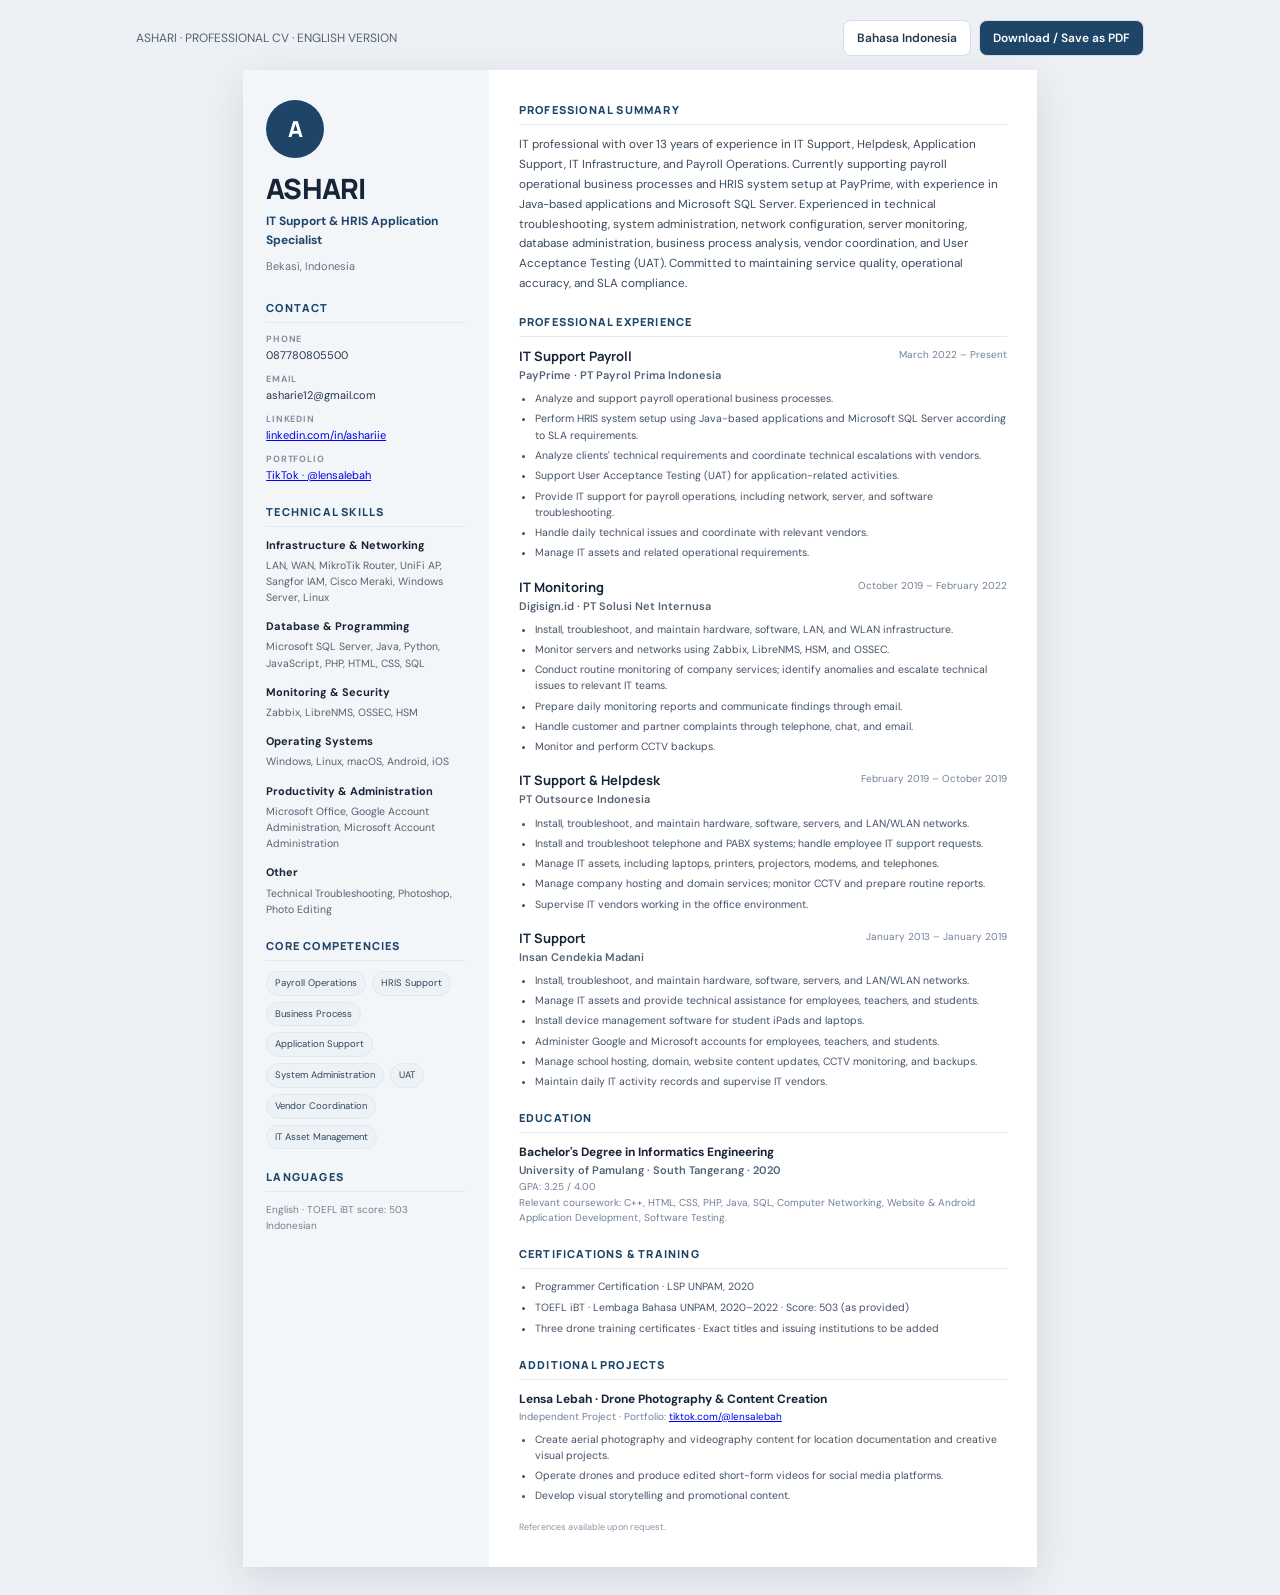
==== index-en.html @ 55a70923 "Add files via upload" ====
<!doctype html><html lang="en"><head><meta charset="utf-8"><meta name="viewport" content="width=device-width,initial-scale=1"><title>Ashari | IT Support &amp; HRIS Application Specialist</title><link rel="stylesheet" href="style.css"></head><body>
<div class="toolbar"><div class="hint">ASHARI · PROFESSIONAL CV · ENGLISH VERSION</div><div class="actions"><a href="index-id.html">Bahasa Indonesia</a><button class="primary" onclick="window.print()">Download / Save as PDF</button></div></div>
<article class="resume"><aside class="sidebar"><div class="identity"><div class="avatar">A</div><h1 class="name">ASHARI</h1><div class="role">IT Support &amp; HRIS Application Specialist</div><div class="location">Bekasi, Indonesia</div></div>
<section class="section"><h2>Contact</h2><div class="contact-item"><span class="contact-label">Phone</span><div class="contact-value">087780805500</div></div><div class="contact-item"><span class="contact-label">Email</span><div class="contact-value">asharie12@gmail.com</div></div><div class="contact-item"><span class="contact-label">LinkedIn</span><div class="contact-value"><a href="https://linkedin.com/in/ashariie">linkedin.com/in/ashariie</a></div></div><div class="contact-item"><span class="contact-label">Portfolio</span><div class="contact-value"><a href="https://www.tiktok.com/@lensalebah">TikTok · @lensalebah</a></div></div></section>
<section class="section"><h2>Technical Skills</h2><div class='skill-group'><strong>Infrastructure &amp; Networking</strong><p>LAN, WAN, MikroTik Router, UniFi AP, Sangfor IAM, Cisco Meraki, Windows Server, Linux</p></div><div class='skill-group'><strong>Database &amp; Programming</strong><p>Microsoft SQL Server, Java, Python, JavaScript, PHP, HTML, CSS, SQL</p></div><div class='skill-group'><strong>Monitoring &amp; Security</strong><p>Zabbix, LibreNMS, OSSEC, HSM</p></div><div class='skill-group'><strong>Operating Systems</strong><p>Windows, Linux, macOS, Android, iOS</p></div><div class='skill-group'><strong>Productivity &amp; Administration</strong><p>Microsoft Office, Google Account Administration, Microsoft Account Administration</p></div><div class='skill-group'><strong>Other</strong><p>Technical Troubleshooting, Photoshop, Photo Editing</p></div></section><section class="section"><h2>Core Competencies</h2><div class="competencies"><span class='chip'>Payroll Operations</span><span class='chip'>HRIS Support</span><span class='chip'>Business Process</span><span class='chip'>Application Support</span><span class='chip'>System Administration</span><span class='chip'>UAT</span><span class='chip'>Vendor Coordination</span><span class='chip'>IT Asset Management</span></div></section><section class="section"><h2>Languages</h2><div class="small">English · TOEFL iBT score: 503<br>Indonesian</div></section></aside>
<main class="main"><section class="section"><h2>Professional Summary</h2><p class="summary">IT professional with over 13 years of experience in IT Support, Helpdesk, Application Support, IT Infrastructure, and Payroll Operations. Currently supporting payroll operational business processes and HRIS system setup at PayPrime, with experience in Java-based applications and Microsoft SQL Server. Experienced in technical troubleshooting, system administration, network configuration, server monitoring, database administration, business process analysis, vendor coordination, and User Acceptance Testing (UAT). Committed to maintaining service quality, operational accuracy, and SLA compliance.</p></section><section class="section"><h2>Professional Experience</h2><div class="job"><div class="job-head"><div><h3>IT Support Payroll</h3><div class="company">PayPrime · PT Payrol Prima Indonesia</div></div><div class="date">March 2022 – Present</div></div><ul><li>Analyze and support payroll operational business processes.</li><li>Perform HRIS system setup using Java-based applications and Microsoft SQL Server according to SLA requirements.</li><li>Analyze clients' technical requirements and coordinate technical escalations with vendors.</li><li>Support User Acceptance Testing (UAT) for application-related activities.</li><li>Provide IT support for payroll operations, including network, server, and software troubleshooting.</li><li>Handle daily technical issues and coordinate with relevant vendors.</li><li>Manage IT assets and related operational requirements.</li></ul></div><div class="job"><div class="job-head"><div><h3>IT Monitoring</h3><div class="company">Digisign.id · PT Solusi Net Internusa</div></div><div class="date">October 2019 – February 2022</div></div><ul><li>Install, troubleshoot, and maintain hardware, software, LAN, and WLAN infrastructure.</li><li>Monitor servers and networks using Zabbix, LibreNMS, HSM, and OSSEC.</li><li>Conduct routine monitoring of company services; identify anomalies and escalate technical issues to relevant IT teams.</li><li>Prepare daily monitoring reports and communicate findings through email.</li><li>Handle customer and partner complaints through telephone, chat, and email.</li><li>Monitor and perform CCTV backups.</li></ul></div><div class="job"><div class="job-head"><div><h3>IT Support &amp; Helpdesk</h3><div class="company">PT Outsource Indonesia</div></div><div class="date">February 2019 – October 2019</div></div><ul><li>Install, troubleshoot, and maintain hardware, software, servers, and LAN/WLAN networks.</li><li>Install and troubleshoot telephone and PABX systems; handle employee IT support requests.</li><li>Manage IT assets, including laptops, printers, projectors, modems, and telephones.</li><li>Manage company hosting and domain services; monitor CCTV and prepare routine reports.</li><li>Supervise IT vendors working in the office environment.</li></ul></div><div class="job"><div class="job-head"><div><h3>IT Support</h3><div class="company">Insan Cendekia Madani</div></div><div class="date">January 2013 – January 2019</div></div><ul><li>Install, troubleshoot, and maintain hardware, software, servers, and LAN/WLAN networks.</li><li>Manage IT assets and provide technical assistance for employees, teachers, and students.</li><li>Install device management software for student iPads and laptops.</li><li>Administer Google and Microsoft accounts for employees, teachers, and students.</li><li>Manage school hosting, domain, website content updates, CCTV monitoring, and backups.</li><li>Maintain daily IT activity records and supervise IT vendors.</li></ul></div></section>
<section class="section"><h2>Education</h2><div class="education-title">Bachelor's Degree in Informatics Engineering</div><div class="company">University of Pamulang · South Tangerang · 2020</div><div class="small">GPA: 3.25 / 4.00</div><div class="small">Relevant coursework: C++, HTML, CSS, PHP, Java, SQL, Computer Networking, Website &amp; Android Application Development, Software Testing.</div></section>
<section class="section"><h2>Certifications &amp; Training</h2><ul class="cert-list"><li>Programmer Certification · LSP UNPAM, 2020</li><li>TOEFL iBT · Lembaga Bahasa UNPAM, 2020–2022 · Score: 503 (as provided)</li><li>Three drone training certificates · Exact titles and issuing institutions to be added</li></ul></section>
<section class="section project"><h2>Additional Projects</h2><div class="project-title">Lensa Lebah · Drone Photography &amp; Content Creation</div><div class="project-meta">Independent Project · Portfolio: <a href='https://www.tiktok.com/@lensalebah'>tiktok.com/@lensalebah</a></div><ul><li>Create aerial photography and videography content for location documentation and creative visual projects.</li><li>Operate drones and produce edited short-form videos for social media platforms.</li><li>Develop visual storytelling and promotional content.</li></ul></section><div class="footer-note">References available upon request.</div></main></article></body></html>
---- style.css ----
@import url('https://fonts.googleapis.com/css2?family=DM+Sans:wght@400;500;600;700&family=Manrope:wght@600;700;800&display=swap');
:root{--ink:#182536;--muted:#637184;--line:#e4e9ef;--accent:#1e4568;--pale:#f3f6f9}
*{box-sizing:border-box}body{margin:0;background:#edf1f5;color:var(--ink);font:13px/1.55 'DM Sans',Arial,sans-serif}
.toolbar{max-width:1040px;margin:20px auto 14px;padding:0 16px;display:flex;justify-content:space-between;gap:12px;align-items:center}.hint{font-size:12px;color:#536273}
.actions{display:flex;gap:8px;flex-wrap:wrap}.actions a,.actions button{padding:9px 13px;border:1px solid #d5dde6;border-radius:8px;background:#fff;color:#23364a;text-decoration:none;font:600 12px 'DM Sans';cursor:pointer}.actions .primary{background:var(--accent);color:#fff}
.resume{width:210mm;min-height:297mm;margin:0 auto 28px;background:#fff;display:grid;grid-template-columns:65mm 1fr;box-shadow:0 12px 38px #1825361f}
.sidebar{background:var(--pale);padding:30px 23px}.main{padding:32px 30px}.identity{margin-bottom:25px}.avatar{width:58px;height:58px;border-radius:50%;background:var(--accent);color:white;display:grid;place-items:center;font:800 22px Manrope;margin-bottom:16px}
.name{font:800 28px/1.05 Manrope;margin:0 0 9px;letter-spacing:-.8px}.role{font-size:12px;font-weight:700;color:var(--accent)}.location{font-size:11px;color:var(--muted);margin-top:8px}
.section{margin-top:20px;break-inside:avoid}.main .section:first-child{margin-top:0}.section h2{font:800 11px Manrope;text-transform:uppercase;letter-spacing:1.2px;color:var(--accent);margin:0 0 10px;padding-bottom:7px;border-bottom:1px solid var(--line)}
.contact-item{margin-bottom:9px;overflow-wrap:anywhere}.contact-label{display:block;font-size:9px;text-transform:uppercase;letter-spacing:.8px;color:#8290a0;font-weight:700}.contact-value{font-size:11px;color:#25364a}
.skill-group{margin-bottom:12px}.skill-group strong{display:block;font-size:11px;margin-bottom:4px}.skill-group p{margin:0;color:#536273;font-size:10.5px}
.summary{font-size:11.7px;color:#39495b;line-height:1.7;margin:0}.competencies{display:flex;flex-wrap:wrap;gap:6px}.chip{font-size:9.5px;color:#31465c;background:#edf2f6;border:1px solid #e1e8ef;border-radius:20px;padding:4px 8px}
.job{margin-bottom:16px;break-inside:avoid}.job-head{display:flex;justify-content:space-between;gap:10px;align-items:flex-start}.job h3{font:700 13px Manrope;margin:0 0 2px}.company{font-size:11px;color:#536273;font-weight:600}.date{font-size:10px;color:#718095;white-space:nowrap;text-align:right}
.job ul,.project ul{margin:7px 0 0;padding-left:16px;color:#435265;font-size:10.5px}.job li,.project li{margin-bottom:4px}.education-title,.project-title{font-weight:700;font-size:12px}.small,.project-meta{font-size:10px;color:#718095}.cert-list{margin:0;padding-left:16px;color:#435265;font-size:10.5px}.cert-list li{margin-bottom:5px}.footer-note{font-size:9px;color:#8a96a4;margin-top:16px}
@media(max-width:850px){.toolbar{align-items:flex-start;flex-direction:column}.resume{width:100%;min-height:0;grid-template-columns:1fr;margin-bottom:20px}.sidebar,.main{padding:24px}.job-head{flex-direction:column;gap:2px}.date{text-align:left}}
@page{size:A4;margin:0}@media print{body{background:#fff;-webkit-print-color-adjust:exact;print-color-adjust:exact}.toolbar{display:none}.resume{width:210mm;min-height:297mm;margin:0;box-shadow:none;break-after:page}.resume:last-of-type{break-after:auto}a{text-decoration:none}}
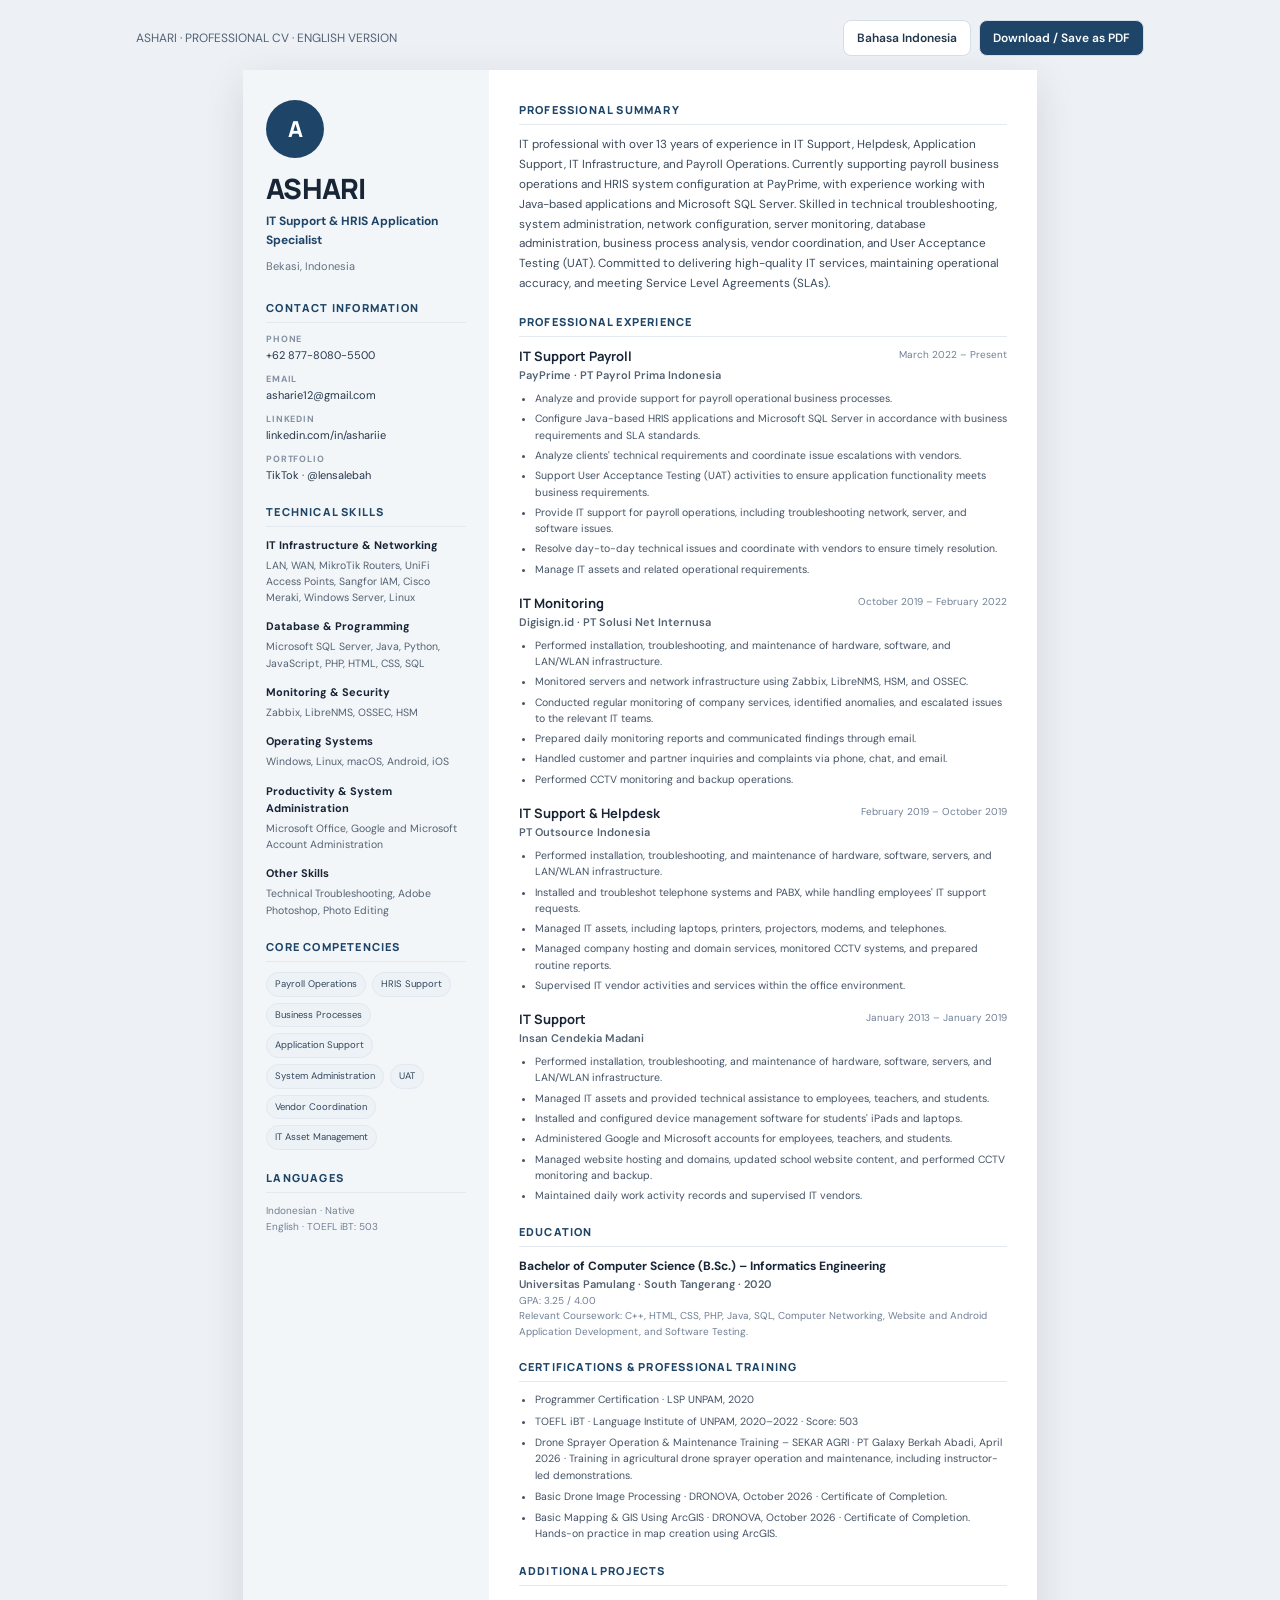
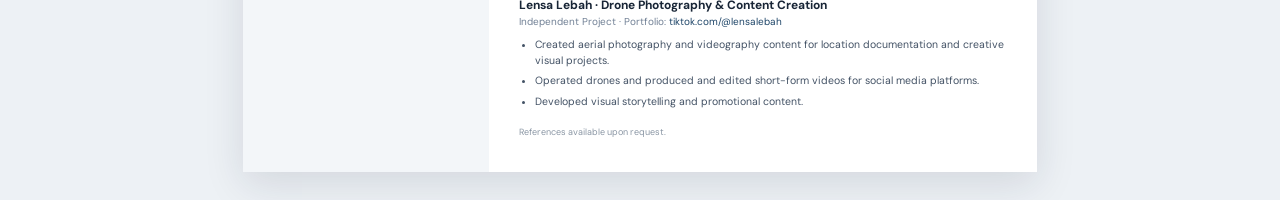
==== commit e23fea51: "new update" ====
--- a/index-en.html
+++ b/index-en.html
@@ -1,9 +1,271 @@
-<!doctype html><html lang="en"><head><meta charset="utf-8"><meta name="viewport" content="width=device-width,initial-scale=1"><title>Ashari | IT Support &amp; HRIS Application Specialist</title><link rel="stylesheet" href="style.css"></head><body>
-<div class="toolbar"><div class="hint">ASHARI · PROFESSIONAL CV · ENGLISH VERSION</div><div class="actions"><a href="index-id.html">Bahasa Indonesia</a><button class="primary" onclick="window.print()">Download / Save as PDF</button></div></div>
-<article class="resume"><aside class="sidebar"><div class="identity"><div class="avatar">A</div><h1 class="name">ASHARI</h1><div class="role">IT Support &amp; HRIS Application Specialist</div><div class="location">Bekasi, Indonesia</div></div>
-<section class="section"><h2>Contact</h2><div class="contact-item"><span class="contact-label">Phone</span><div class="contact-value">087780805500</div></div><div class="contact-item"><span class="contact-label">Email</span><div class="contact-value">asharie12@gmail.com</div></div><div class="contact-item"><span class="contact-label">LinkedIn</span><div class="contact-value"><a href="https://linkedin.com/in/ashariie">linkedin.com/in/ashariie</a></div></div><div class="contact-item"><span class="contact-label">Portfolio</span><div class="contact-value"><a href="https://www.tiktok.com/@lensalebah">TikTok · @lensalebah</a></div></div></section>
-<section class="section"><h2>Technical Skills</h2><div class='skill-group'><strong>Infrastructure &amp; Networking</strong><p>LAN, WAN, MikroTik Router, UniFi AP, Sangfor IAM, Cisco Meraki, Windows Server, Linux</p></div><div class='skill-group'><strong>Database &amp; Programming</strong><p>Microsoft SQL Server, Java, Python, JavaScript, PHP, HTML, CSS, SQL</p></div><div class='skill-group'><strong>Monitoring &amp; Security</strong><p>Zabbix, LibreNMS, OSSEC, HSM</p></div><div class='skill-group'><strong>Operating Systems</strong><p>Windows, Linux, macOS, Android, iOS</p></div><div class='skill-group'><strong>Productivity &amp; Administration</strong><p>Microsoft Office, Google Account Administration, Microsoft Account Administration</p></div><div class='skill-group'><strong>Other</strong><p>Technical Troubleshooting, Photoshop, Photo Editing</p></div></section><section class="section"><h2>Core Competencies</h2><div class="competencies"><span class='chip'>Payroll Operations</span><span class='chip'>HRIS Support</span><span class='chip'>Business Process</span><span class='chip'>Application Support</span><span class='chip'>System Administration</span><span class='chip'>UAT</span><span class='chip'>Vendor Coordination</span><span class='chip'>IT Asset Management</span></div></section><section class="section"><h2>Languages</h2><div class="small">English · TOEFL iBT score: 503<br>Indonesian</div></section></aside>
-<main class="main"><section class="section"><h2>Professional Summary</h2><p class="summary">IT professional with over 13 years of experience in IT Support, Helpdesk, Application Support, IT Infrastructure, and Payroll Operations. Currently supporting payroll operational business processes and HRIS system setup at PayPrime, with experience in Java-based applications and Microsoft SQL Server. Experienced in technical troubleshooting, system administration, network configuration, server monitoring, database administration, business process analysis, vendor coordination, and User Acceptance Testing (UAT). Committed to maintaining service quality, operational accuracy, and SLA compliance.</p></section><section class="section"><h2>Professional Experience</h2><div class="job"><div class="job-head"><div><h3>IT Support Payroll</h3><div class="company">PayPrime · PT Payrol Prima Indonesia</div></div><div class="date">March 2022 – Present</div></div><ul><li>Analyze and support payroll operational business processes.</li><li>Perform HRIS system setup using Java-based applications and Microsoft SQL Server according to SLA requirements.</li><li>Analyze clients' technical requirements and coordinate technical escalations with vendors.</li><li>Support User Acceptance Testing (UAT) for application-related activities.</li><li>Provide IT support for payroll operations, including network, server, and software troubleshooting.</li><li>Handle daily technical issues and coordinate with relevant vendors.</li><li>Manage IT assets and related operational requirements.</li></ul></div><div class="job"><div class="job-head"><div><h3>IT Monitoring</h3><div class="company">Digisign.id · PT Solusi Net Internusa</div></div><div class="date">October 2019 – February 2022</div></div><ul><li>Install, troubleshoot, and maintain hardware, software, LAN, and WLAN infrastructure.</li><li>Monitor servers and networks using Zabbix, LibreNMS, HSM, and OSSEC.</li><li>Conduct routine monitoring of company services; identify anomalies and escalate technical issues to relevant IT teams.</li><li>Prepare daily monitoring reports and communicate findings through email.</li><li>Handle customer and partner complaints through telephone, chat, and email.</li><li>Monitor and perform CCTV backups.</li></ul></div><div class="job"><div class="job-head"><div><h3>IT Support &amp; Helpdesk</h3><div class="company">PT Outsource Indonesia</div></div><div class="date">February 2019 – October 2019</div></div><ul><li>Install, troubleshoot, and maintain hardware, software, servers, and LAN/WLAN networks.</li><li>Install and troubleshoot telephone and PABX systems; handle employee IT support requests.</li><li>Manage IT assets, including laptops, printers, projectors, modems, and telephones.</li><li>Manage company hosting and domain services; monitor CCTV and prepare routine reports.</li><li>Supervise IT vendors working in the office environment.</li></ul></div><div class="job"><div class="job-head"><div><h3>IT Support</h3><div class="company">Insan Cendekia Madani</div></div><div class="date">January 2013 – January 2019</div></div><ul><li>Install, troubleshoot, and maintain hardware, software, servers, and LAN/WLAN networks.</li><li>Manage IT assets and provide technical assistance for employees, teachers, and students.</li><li>Install device management software for student iPads and laptops.</li><li>Administer Google and Microsoft accounts for employees, teachers, and students.</li><li>Manage school hosting, domain, website content updates, CCTV monitoring, and backups.</li><li>Maintain daily IT activity records and supervise IT vendors.</li></ul></div></section>
-<section class="section"><h2>Education</h2><div class="education-title">Bachelor's Degree in Informatics Engineering</div><div class="company">University of Pamulang · South Tangerang · 2020</div><div class="small">GPA: 3.25 / 4.00</div><div class="small">Relevant coursework: C++, HTML, CSS, PHP, Java, SQL, Computer Networking, Website &amp; Android Application Development, Software Testing.</div></section>
-<section class="section"><h2>Certifications &amp; Training</h2><ul class="cert-list"><li>Programmer Certification · LSP UNPAM, 2020</li><li>TOEFL iBT · Lembaga Bahasa UNPAM, 2020–2022 · Score: 503 (as provided)</li><li>Three drone training certificates · Exact titles and issuing institutions to be added</li></ul></section>
-<section class="section project"><h2>Additional Projects</h2><div class="project-title">Lensa Lebah · Drone Photography &amp; Content Creation</div><div class="project-meta">Independent Project · Portfolio: <a href='https://www.tiktok.com/@lensalebah'>tiktok.com/@lensalebah</a></div><ul><li>Create aerial photography and videography content for location documentation and creative visual projects.</li><li>Operate drones and produce edited short-form videos for social media platforms.</li><li>Develop visual storytelling and promotional content.</li></ul></section><div class="footer-note">References available upon request.</div></main></article></body></html>+
+<!doctype html>
+<html lang="en">
+<head>
+<meta charset="utf-8">
+<meta name="viewport" content="width=device-width, initial-scale=1">
+<title>Ashari | IT Support & HRIS Application Specialist</title>
+<link rel="stylesheet" href="style.css">
+</head>
+
+<body>
+
+<div class="toolbar">
+    <div class="hint">ASHARI · PROFESSIONAL CV · ENGLISH VERSION</div>
+    <div class="actions">
+        <a href="index.html">Bahasa Indonesia</a>
+        <button class="primary" onclick="window.print()">Download / Save as PDF</button>
+    </div>
+</div>
+
+<article class="resume">
+
+<aside class="sidebar">
+
+<div class="identity">
+    <div class="avatar">A</div>
+    <h1 class="name">ASHARI</h1>
+    <div class="role">IT Support & HRIS Application Specialist</div>
+    <div class="location">Bekasi, Indonesia</div>
+</div>
+
+<section class="section">
+<h2>Contact Information</h2>
+
+<div class="contact-item">
+    <span class="contact-label">Phone</span>
+    <div class="contact-value">+62 877-8080-5500</div>
+</div>
+
+<div class="contact-item">
+    <span class="contact-label">Email</span>
+    <div class="contact-value">asharie12@gmail.com</div>
+</div>
+
+<div class="contact-item">
+    <span class="contact-label">LinkedIn</span>
+    <div class="contact-value">
+        <a href="https://linkedin.com/in/ashariie">linkedin.com/in/ashariie</a>
+    </div>
+</div>
+
+<div class="contact-item">
+    <span class="contact-label">Portfolio</span>
+    <div class="contact-value">
+        <a href="https://www.tiktok.com/@lensalebah">TikTok · @lensalebah</a>
+    </div>
+</div>
+</section>
+
+<section class="section">
+<h2>Technical Skills</h2>
+
+<div class="skill-group">
+    <strong>IT Infrastructure & Networking</strong>
+    <p>LAN, WAN, MikroTik Routers, UniFi Access Points, Sangfor IAM, Cisco Meraki, Windows Server, Linux</p>
+</div>
+
+<div class="skill-group">
+    <strong>Database & Programming</strong>
+    <p>Microsoft SQL Server, Java, Python, JavaScript, PHP, HTML, CSS, SQL</p>
+</div>
+
+<div class="skill-group">
+    <strong>Monitoring & Security</strong>
+    <p>Zabbix, LibreNMS, OSSEC, HSM</p>
+</div>
+
+<div class="skill-group">
+    <strong>Operating Systems</strong>
+    <p>Windows, Linux, macOS, Android, iOS</p>
+</div>
+
+<div class="skill-group">
+    <strong>Productivity & System Administration</strong>
+    <p>Microsoft Office, Google and Microsoft Account Administration</p>
+</div>
+
+<div class="skill-group">
+    <strong>Other Skills</strong>
+    <p>Technical Troubleshooting, Adobe Photoshop, Photo Editing</p>
+</div>
+</section>
+
+<section class="section">
+<h2>Core Competencies</h2>
+
+<div class="competencies">
+    <span class="chip">Payroll Operations</span>
+    <span class="chip">HRIS Support</span>
+    <span class="chip">Business Processes</span>
+    <span class="chip">Application Support</span>
+    <span class="chip">System Administration</span>
+    <span class="chip">UAT</span>
+    <span class="chip">Vendor Coordination</span>
+    <span class="chip">IT Asset Management</span>
+</div>
+</section>
+
+<section class="section">
+<h2>Languages</h2>
+<div class="small">
+    Indonesian · Native<br>
+    English · TOEFL iBT: 503
+</div>
+</section>
+
+</aside>
+
+<main class="main">
+
+<section class="section">
+<h2>Professional Summary</h2>
+
+<p class="summary">
+IT professional with over 13 years of experience in IT Support, Helpdesk, Application Support, IT Infrastructure, and Payroll Operations. Currently supporting payroll business operations and HRIS system configuration at PayPrime, with experience working with Java-based applications and Microsoft SQL Server. Skilled in technical troubleshooting, system administration, network configuration, server monitoring, database administration, business process analysis, vendor coordination, and User Acceptance Testing (UAT). Committed to delivering high-quality IT services, maintaining operational accuracy, and meeting Service Level Agreements (SLAs).
+</p>
+</section>
+
+<section class="section">
+<h2>Professional Experience</h2>
+
+<div class="job">
+<div class="job-head">
+    <div>
+        <h3>IT Support Payroll</h3>
+        <div class="company">PayPrime · PT Payrol Prima Indonesia</div>
+    </div>
+    <div class="date">March 2022 – Present</div>
+</div>
+
+<ul>
+    <li>Analyze and provide support for payroll operational business processes.</li>
+    <li>Configure Java-based HRIS applications and Microsoft SQL Server in accordance with business requirements and SLA standards.</li>
+    <li>Analyze clients' technical requirements and coordinate issue escalations with vendors.</li>
+    <li>Support User Acceptance Testing (UAT) activities to ensure application functionality meets business requirements.</li>
+    <li>Provide IT support for payroll operations, including troubleshooting network, server, and software issues.</li>
+    <li>Resolve day-to-day technical issues and coordinate with vendors to ensure timely resolution.</li>
+    <li>Manage IT assets and related operational requirements.</li>
+</ul>
+</div>
+
+<div class="job">
+<div class="job-head">
+    <div>
+        <h3>IT Monitoring</h3>
+        <div class="company">Digisign.id · PT Solusi Net Internusa</div>
+    </div>
+    <div class="date">October 2019 – February 2022</div>
+</div>
+
+<ul>
+    <li>Performed installation, troubleshooting, and maintenance of hardware, software, and LAN/WLAN infrastructure.</li>
+    <li>Monitored servers and network infrastructure using Zabbix, LibreNMS, HSM, and OSSEC.</li>
+    <li>Conducted regular monitoring of company services, identified anomalies, and escalated issues to the relevant IT teams.</li>
+    <li>Prepared daily monitoring reports and communicated findings through email.</li>
+    <li>Handled customer and partner inquiries and complaints via phone, chat, and email.</li>
+    <li>Performed CCTV monitoring and backup operations.</li>
+</ul>
+</div>
+
+<div class="job">
+<div class="job-head">
+    <div>
+        <h3>IT Support & Helpdesk</h3>
+        <div class="company">PT Outsource Indonesia</div>
+    </div>
+    <div class="date">February 2019 – October 2019</div>
+</div>
+
+<ul>
+    <li>Performed installation, troubleshooting, and maintenance of hardware, software, servers, and LAN/WLAN infrastructure.</li>
+    <li>Installed and troubleshot telephone systems and PABX, while handling employees' IT support requests.</li>
+    <li>Managed IT assets, including laptops, printers, projectors, modems, and telephones.</li>
+    <li>Managed company hosting and domain services, monitored CCTV systems, and prepared routine reports.</li>
+    <li>Supervised IT vendor activities and services within the office environment.</li>
+</ul>
+</div>
+
+<div class="job">
+<div class="job-head">
+    <div>
+        <h3>IT Support</h3>
+        <div class="company">Insan Cendekia Madani</div>
+    </div>
+    <div class="date">January 2013 – January 2019</div>
+</div>
+
+<ul>
+    <li>Performed installation, troubleshooting, and maintenance of hardware, software, servers, and LAN/WLAN infrastructure.</li>
+    <li>Managed IT assets and provided technical assistance to employees, teachers, and students.</li>
+    <li>Installed and configured device management software for students' iPads and laptops.</li>
+    <li>Administered Google and Microsoft accounts for employees, teachers, and students.</li>
+    <li>Managed website hosting and domains, updated school website content, and performed CCTV monitoring and backup.</li>
+    <li>Maintained daily work activity records and supervised IT vendors.</li>
+</ul>
+</div>
+
+</section>
+
+<section class="section">
+<h2>Education</h2>
+
+<div class="education-title">
+Bachelor of Computer Science (B.Sc.) – Informatics Engineering
+</div>
+
+<div class="company">
+Universitas Pamulang · South Tangerang · 2020
+</div>
+
+<div class="small">GPA: 3.25 / 4.00</div>
+
+<div class="small">
+Relevant Coursework: C++, HTML, CSS, PHP, Java, SQL, Computer Networking, Website and Android Application Development, and Software Testing.
+</div>
+</section>
+
+<section class="section">
+<h2>Certifications & Professional Training</h2>
+
+<ul class="cert-list">
+    <li>Programmer Certification · LSP UNPAM, 2020</li>
+
+    <li>TOEFL iBT · Language Institute of UNPAM, 2020–2022 · Score: 503</li>
+
+    <li>Drone Sprayer Operation & Maintenance Training – SEKAR AGRI · PT Galaxy Berkah Abadi, April 2026 · Training in agricultural drone sprayer operation and maintenance, including instructor-led demonstrations.</li>
+
+    <li>Basic Drone Image Processing · DRONOVA, October 2026 · Certificate of Completion.</li>
+
+    <li>Basic Mapping & GIS Using ArcGIS · DRONOVA, October 2026 · Certificate of Completion. Hands-on practice in map creation using ArcGIS.</li>
+</ul>
+</section>
+
+<section class="section project">
+<h2>Additional Projects</h2>
+
+<div class="project-title">
+Lensa Lebah · Drone Photography & Content Creation
+</div>
+
+<div class="project-meta">
+Independent Project · Portfolio:
+<a href="https://www.tiktok.com/@lensalebah">tiktok.com/@lensalebah</a>
+</div>
+
+<ul>
+    <li>Created aerial photography and videography content for location documentation and creative visual projects.</li>
+    <li>Operated drones and produced and edited short-form videos for social media platforms.</li>
+    <li>Developed visual storytelling and promotional content.</li>
+</ul>
+</section>
+
+<div class="footer-note">
+References available upon request.
+</div>
+
+</main>
+</article>
+
+</body>
+</html>
--- a/style.css
+++ b/style.css
@@ -1,16 +1,520 @@
+
 @import url('https://fonts.googleapis.com/css2?family=DM+Sans:wght@400;500;600;700&family=Manrope:wght@600;700;800&display=swap');
-:root{--ink:#182536;--muted:#637184;--line:#e4e9ef;--accent:#1e4568;--pale:#f3f6f9}
-*{box-sizing:border-box}body{margin:0;background:#edf1f5;color:var(--ink);font:13px/1.55 'DM Sans',Arial,sans-serif}
-.toolbar{max-width:1040px;margin:20px auto 14px;padding:0 16px;display:flex;justify-content:space-between;gap:12px;align-items:center}.hint{font-size:12px;color:#536273}
-.actions{display:flex;gap:8px;flex-wrap:wrap}.actions a,.actions button{padding:9px 13px;border:1px solid #d5dde6;border-radius:8px;background:#fff;color:#23364a;text-decoration:none;font:600 12px 'DM Sans';cursor:pointer}.actions .primary{background:var(--accent);color:#fff}
-.resume{width:210mm;min-height:297mm;margin:0 auto 28px;background:#fff;display:grid;grid-template-columns:65mm 1fr;box-shadow:0 12px 38px #1825361f}
-.sidebar{background:var(--pale);padding:30px 23px}.main{padding:32px 30px}.identity{margin-bottom:25px}.avatar{width:58px;height:58px;border-radius:50%;background:var(--accent);color:white;display:grid;place-items:center;font:800 22px Manrope;margin-bottom:16px}
-.name{font:800 28px/1.05 Manrope;margin:0 0 9px;letter-spacing:-.8px}.role{font-size:12px;font-weight:700;color:var(--accent)}.location{font-size:11px;color:var(--muted);margin-top:8px}
-.section{margin-top:20px;break-inside:avoid}.main .section:first-child{margin-top:0}.section h2{font:800 11px Manrope;text-transform:uppercase;letter-spacing:1.2px;color:var(--accent);margin:0 0 10px;padding-bottom:7px;border-bottom:1px solid var(--line)}
-.contact-item{margin-bottom:9px;overflow-wrap:anywhere}.contact-label{display:block;font-size:9px;text-transform:uppercase;letter-spacing:.8px;color:#8290a0;font-weight:700}.contact-value{font-size:11px;color:#25364a}
-.skill-group{margin-bottom:12px}.skill-group strong{display:block;font-size:11px;margin-bottom:4px}.skill-group p{margin:0;color:#536273;font-size:10.5px}
-.summary{font-size:11.7px;color:#39495b;line-height:1.7;margin:0}.competencies{display:flex;flex-wrap:wrap;gap:6px}.chip{font-size:9.5px;color:#31465c;background:#edf2f6;border:1px solid #e1e8ef;border-radius:20px;padding:4px 8px}
-.job{margin-bottom:16px;break-inside:avoid}.job-head{display:flex;justify-content:space-between;gap:10px;align-items:flex-start}.job h3{font:700 13px Manrope;margin:0 0 2px}.company{font-size:11px;color:#536273;font-weight:600}.date{font-size:10px;color:#718095;white-space:nowrap;text-align:right}
-.job ul,.project ul{margin:7px 0 0;padding-left:16px;color:#435265;font-size:10.5px}.job li,.project li{margin-bottom:4px}.education-title,.project-title{font-weight:700;font-size:12px}.small,.project-meta{font-size:10px;color:#718095}.cert-list{margin:0;padding-left:16px;color:#435265;font-size:10.5px}.cert-list li{margin-bottom:5px}.footer-note{font-size:9px;color:#8a96a4;margin-top:16px}
-@media(max-width:850px){.toolbar{align-items:flex-start;flex-direction:column}.resume{width:100%;min-height:0;grid-template-columns:1fr;margin-bottom:20px}.sidebar,.main{padding:24px}.job-head{flex-direction:column;gap:2px}.date{text-align:left}}
-@page{size:A4;margin:0}@media print{body{background:#fff;-webkit-print-color-adjust:exact;print-color-adjust:exact}.toolbar{display:none}.resume{width:210mm;min-height:297mm;margin:0;box-shadow:none;break-after:page}.resume:last-of-type{break-after:auto}a{text-decoration:none}}
+
+/* =========================================
+   1. GLOBAL VARIABLES
+========================================= */
+
+:root {
+    --ink: #182536;
+    --muted: #637184;
+    --line: #e4e9ef;
+    --accent: #1e4568;
+    --pale: #f3f6f9;
+}
+
+/* =========================================
+   2. GLOBAL RESET
+========================================= */
+
+* {
+    box-sizing: border-box;
+}
+
+html {
+    scroll-behavior: smooth;
+}
+
+body {
+    margin: 0;
+    background: #edf1f5;
+    color: var(--ink);
+    font: 13px/1.55 'DM Sans', Arial, sans-serif;
+}
+
+/* =========================================
+   3. TOOLBAR
+========================================= */
+
+.toolbar {
+    max-width: 1040px;
+    margin: 20px auto 14px;
+    padding: 0 16px;
+
+    display: flex;
+    justify-content: space-between;
+    gap: 12px;
+    align-items: center;
+}
+
+.hint {
+    font-size: 12px;
+    color: #536273;
+}
+
+.actions {
+    display: flex;
+    gap: 8px;
+    flex-wrap: wrap;
+}
+
+.actions a,
+.actions button {
+    padding: 9px 13px;
+    border: 1px solid #d5dde6;
+    border-radius: 8px;
+
+    background: #fff;
+    color: #23364a;
+
+    text-decoration: none;
+    font: 600 12px 'DM Sans', Arial, sans-serif;
+
+    cursor: pointer;
+}
+
+.actions .primary {
+    background: var(--accent);
+    color: #fff;
+}
+
+.actions a:hover,
+.actions button:hover {
+    opacity: 0.85;
+}
+
+/* =========================================
+   4. RESUME LAYOUT
+========================================= */
+
+.resume {
+    width: 210mm;
+    min-height: 297mm;
+
+    margin: 0 auto 28px;
+
+    background: #fff;
+
+    display: grid;
+    grid-template-columns: 65mm 1fr;
+
+    box-shadow: 0 12px 38px #1825361f;
+}
+
+/* =========================================
+   5. SIDEBAR
+========================================= */
+
+.sidebar {
+    background: var(--pale);
+    padding: 30px 23px;
+}
+
+.main {
+    padding: 32px 30px;
+}
+
+/* =========================================
+   6. IDENTITY
+========================================= */
+
+.identity {
+    margin-bottom: 25px;
+}
+
+.avatar {
+    width: 58px;
+    height: 58px;
+
+    border-radius: 50%;
+
+    background: var(--accent);
+    color: white;
+
+    display: grid;
+    place-items: center;
+
+    font: 800 22px Manrope, sans-serif;
+
+    margin-bottom: 16px;
+}
+
+.name {
+    font: 800 28px/1.05 Manrope, sans-serif;
+
+    margin: 0 0 9px;
+
+    letter-spacing: -0.8px;
+}
+
+.role {
+    font-size: 12px;
+    font-weight: 700;
+    color: var(--accent);
+}
+
+.location {
+    font-size: 11px;
+    color: var(--muted);
+    margin-top: 8px;
+}
+
+/* =========================================
+   7. SECTION HEADINGS
+========================================= */
+
+.section {
+    margin-top: 20px;
+}
+
+.main .section:first-child {
+    margin-top: 0;
+}
+
+.section h2 {
+    font: 800 11px Manrope, sans-serif;
+
+    text-transform: uppercase;
+    letter-spacing: 1.2px;
+
+    color: var(--accent);
+
+    margin: 0 0 10px;
+    padding-bottom: 7px;
+
+    border-bottom: 1px solid var(--line);
+}
+
+/* =========================================
+   8. CONTACT INFORMATION
+========================================= */
+
+.contact-item {
+    margin-bottom: 9px;
+    overflow-wrap: anywhere;
+}
+
+.contact-label {
+    display: block;
+
+    font-size: 9px;
+    text-transform: uppercase;
+    letter-spacing: 0.8px;
+
+    color: #8290a0;
+    font-weight: 700;
+}
+
+.contact-value {
+    font-size: 11px;
+    color: #25364a;
+}
+
+.contact-value a {
+    color: inherit;
+    text-decoration: none;
+}
+
+/* =========================================
+   9. TECHNICAL SKILLS
+========================================= */
+
+.skill-group {
+    margin-bottom: 12px;
+}
+
+.skill-group strong {
+    display: block;
+    font-size: 11px;
+    margin-bottom: 4px;
+}
+
+.skill-group p {
+    margin: 0;
+    color: #536273;
+    font-size: 10.5px;
+}
+
+/* =========================================
+   10. PROFESSIONAL SUMMARY
+========================================= */
+
+.summary {
+    font-size: 11.7px;
+    color: #39495b;
+    line-height: 1.7;
+    margin: 0;
+}
+
+/* =========================================
+   11. CORE COMPETENCIES
+========================================= */
+
+.competencies {
+    display: flex;
+    flex-wrap: wrap;
+    gap: 6px;
+}
+
+.chip {
+    font-size: 9.5px;
+
+    color: #31465c;
+    background: #edf2f6;
+
+    border: 1px solid #e1e8ef;
+    border-radius: 20px;
+
+    padding: 4px 8px;
+}
+
+/* =========================================
+   12. WORK EXPERIENCE
+========================================= */
+
+.job {
+    margin-bottom: 16px;
+}
+
+.job-head {
+    display: flex;
+
+    justify-content: space-between;
+    gap: 10px;
+
+    align-items: flex-start;
+}
+
+.job h3 {
+    font: 700 13px Manrope, sans-serif;
+    margin: 0 0 2px;
+}
+
+.company {
+    font-size: 11px;
+    color: #536273;
+    font-weight: 600;
+}
+
+.date {
+    font-size: 10px;
+    color: #718095;
+
+    white-space: nowrap;
+    text-align: right;
+}
+
+.job ul,
+.project ul {
+    margin: 7px 0 0;
+    padding-left: 16px;
+
+    color: #435265;
+    font-size: 10.5px;
+}
+
+.job li,
+.project li {
+    margin-bottom: 4px;
+}
+
+/* =========================================
+   13. EDUCATION
+========================================= */
+
+.education-title,
+.project-title {
+    font-weight: 700;
+    font-size: 12px;
+}
+
+.small {
+    font-size: 10px;
+    color: #718095;
+}
+
+/* =========================================
+   14. CERTIFICATIONS
+========================================= */
+
+.cert-list {
+    margin: 0;
+    padding-left: 16px;
+
+    color: #435265;
+    font-size: 10.5px;
+}
+
+.cert-list li {
+    margin-bottom: 5px;
+}
+
+/* =========================================
+   15. PROJECTS
+========================================= */
+
+.project-meta {
+    font-size: 10px;
+    color: #718095;
+}
+
+.project-meta a {
+    color: var(--accent);
+    text-decoration: none;
+}
+
+/* =========================================
+   16. FOOTER
+========================================= */
+
+.footer-note {
+    font-size: 9px;
+    color: #8a96a4;
+    margin-top: 16px;
+}
+
+/* =========================================
+   17. RESPONSIVE - TABLET & MOBILE
+   Hanya berlaku pada tampilan layar
+========================================= */
+
+@media screen and (max-width: 850px) {
+
+    .toolbar {
+        align-items: flex-start;
+        flex-direction: column;
+    }
+
+    .resume {
+        width: 100%;
+        min-height: 0;
+
+        grid-template-columns: 1fr;
+
+        margin-bottom: 20px;
+    }
+
+    .sidebar,
+    .main {
+        padding: 24px;
+    }
+
+    .job-head {
+        flex-direction: column;
+        gap: 2px;
+    }
+
+    .date {
+        text-align: left;
+    }
+}
+
+/* =========================================
+   18. PRINT SETTINGS - A4 PDF
+========================================= */
+
+@page {
+    size: A4;
+    margin: 0;
+}
+
+@media print {
+
+    /* Global print */
+
+    html,
+    body {
+        width: 210mm;
+        margin: 0;
+        padding: 0;
+
+        background: #fff !important;
+
+        -webkit-print-color-adjust: exact !important;
+        print-color-adjust: exact !important;
+    }
+
+    /* Hide toolbar */
+
+    .toolbar {
+        display: none !important;
+    }
+
+    /* Preserve desktop two-column layout */
+
+    .resume {
+        display: grid !important;
+
+        width: 210mm;
+        min-height: 297mm;
+
+        margin: 0;
+
+        grid-template-columns: 65mm 145mm !important;
+
+        box-shadow: none !important;
+    }
+
+    /* Sidebar */
+
+    .sidebar {
+        background: #f3f6f9 !important;
+        padding: 30px 23px;
+    }
+
+    /* Main content */
+
+    .main {
+        padding: 32px 30px;
+        min-width: 0;
+    }
+
+    /* Preserve job heading alignment */
+
+    .job-head {
+        display: flex !important;
+
+        flex-direction: row !important;
+
+        justify-content: space-between;
+        align-items: flex-start;
+        gap: 10px;
+    }
+
+    .date {
+        text-align: right !important;
+        white-space: nowrap;
+    }
+
+    /* Allow sections to continue across pages */
+
+    .section {
+        break-inside: auto;
+        page-break-inside: auto;
+    }
+
+    /* Keep individual job entries together when possible */
+
+    .job {
+        break-inside: avoid-page;
+        page-break-inside: avoid;
+    }
+
+    /* Avoid unnecessary link styling */
+
+    a {
+        color: inherit !important;
+        text-decoration: none !important;
+    }
+
+    /* Preserve colors */
+
+    .avatar,
+    .chip,
+    .sidebar,
+    .actions .primary {
+        -webkit-print-color-adjust: exact !important;
+        print-color-adjust: exact !important;
+    }
+
+}
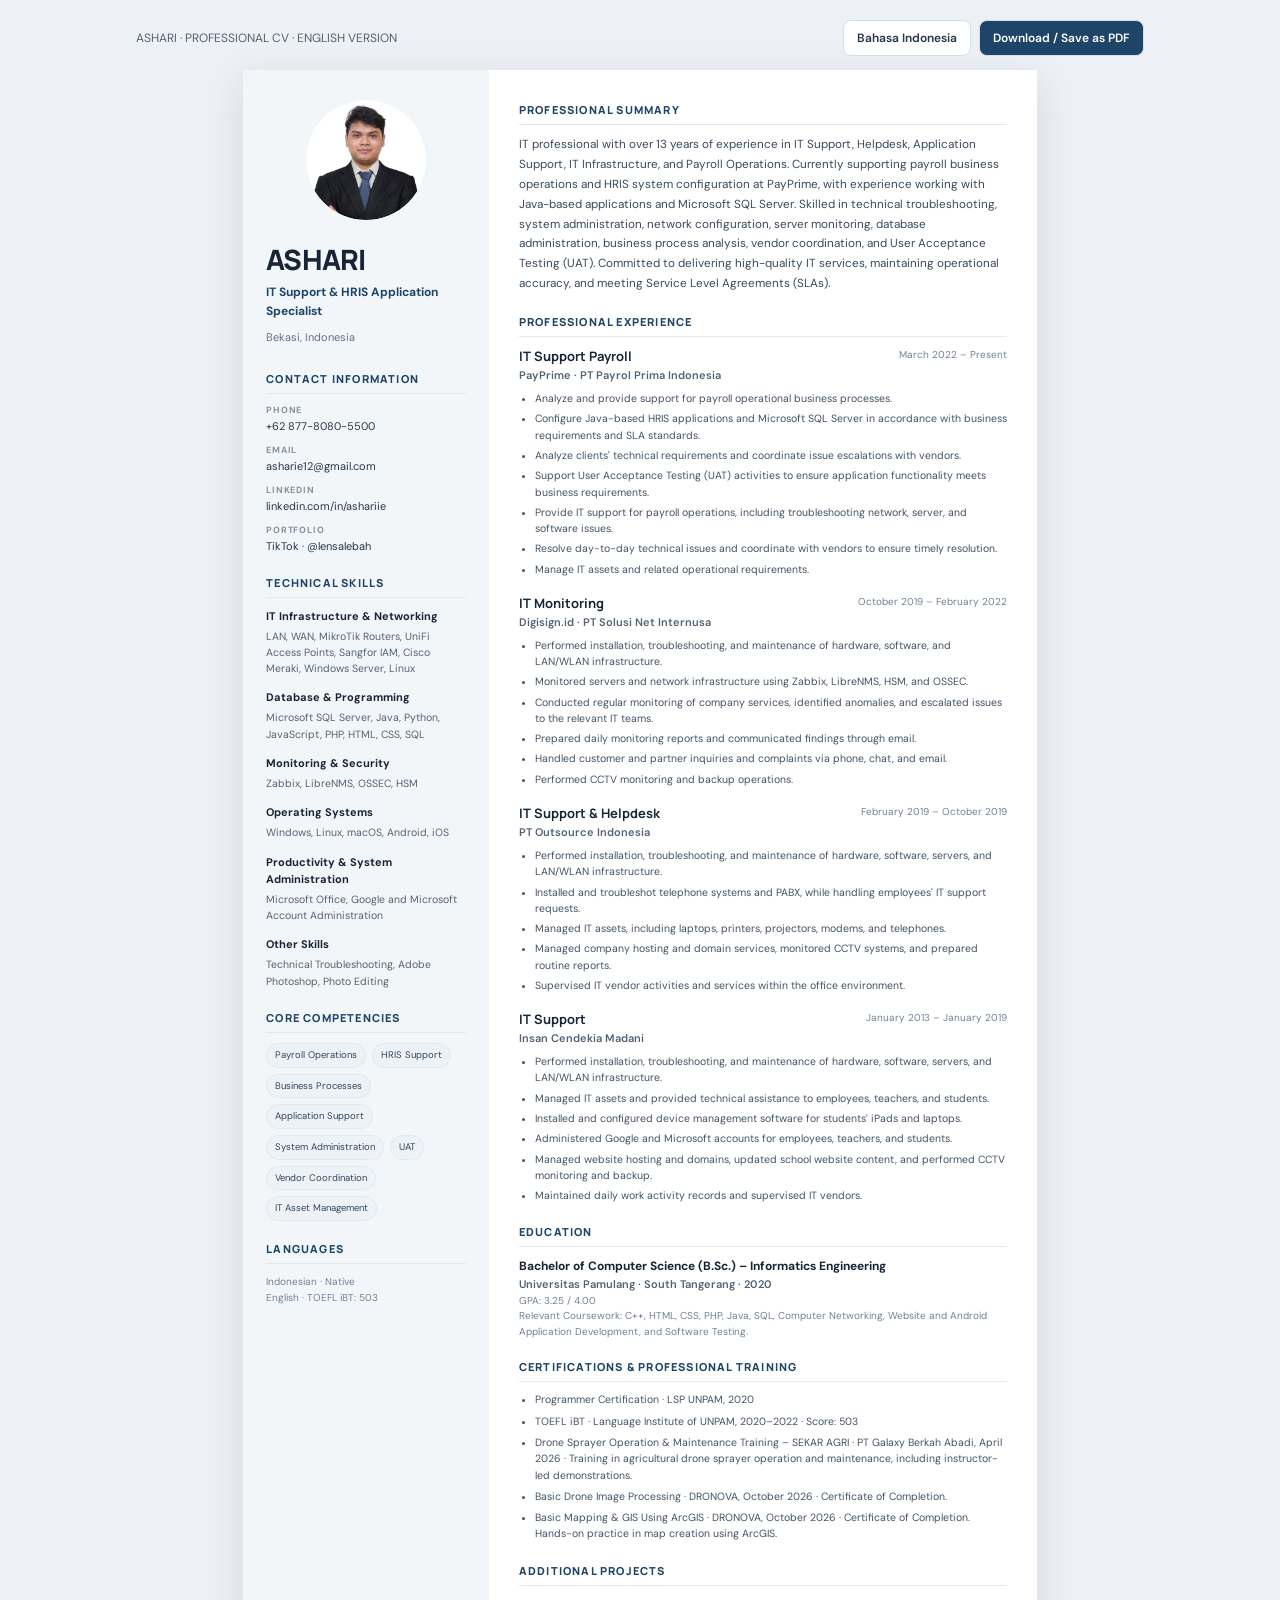
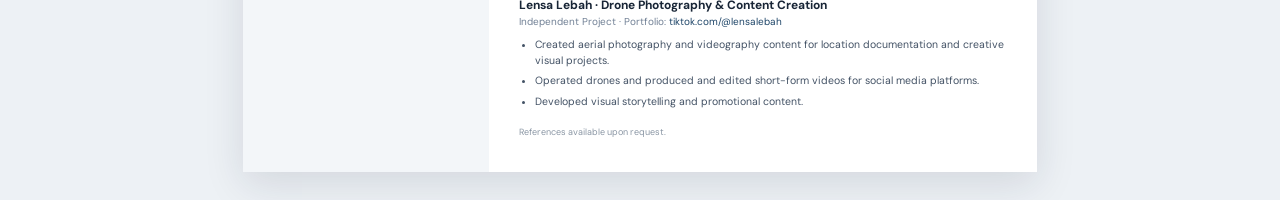
==== commit e4e401d8: "Add files via upload" ====
--- a/index-en.html
+++ b/index-en.html
@@ -23,7 +23,7 @@
 <aside class="sidebar">
 
 <div class="identity">
-    <div class="avatar">A</div>
+    <div class="avatar"><img src="foto-profil.jpg" alt="Foto Profil"></div>
     <h1 class="name">ASHARI</h1>
     <div class="role">IT Support & HRIS Application Specialist</div>
     <div class="location">Bekasi, Indonesia</div>
--- a/style.css
+++ b/style.css
@@ -123,20 +123,23 @@
 }
 
 .avatar {
-    width: 58px;
-    height: 58px;
-
+    width: 120px;
+    height: 120px;
     border-radius: 50%;
-
-    background: var(--accent);
-    color: white;
-
-    display: grid;
-    place-items: center;
-
-    font: 800 22px Manrope, sans-serif;
-
-    margin-bottom: 16px;
+    overflow: hidden;
+    display: flex;
+    align-items: center;
+    justify-content: center;
+	margin-bottom: 25px;
+	margin-left: 40px;
+}
+
+.avatar img {
+    width: 100%;
+    height: 100%;
+    object-fit: cover;
+    object-position: center;
+    border-radius: 50%;
 }
 
 .name {
